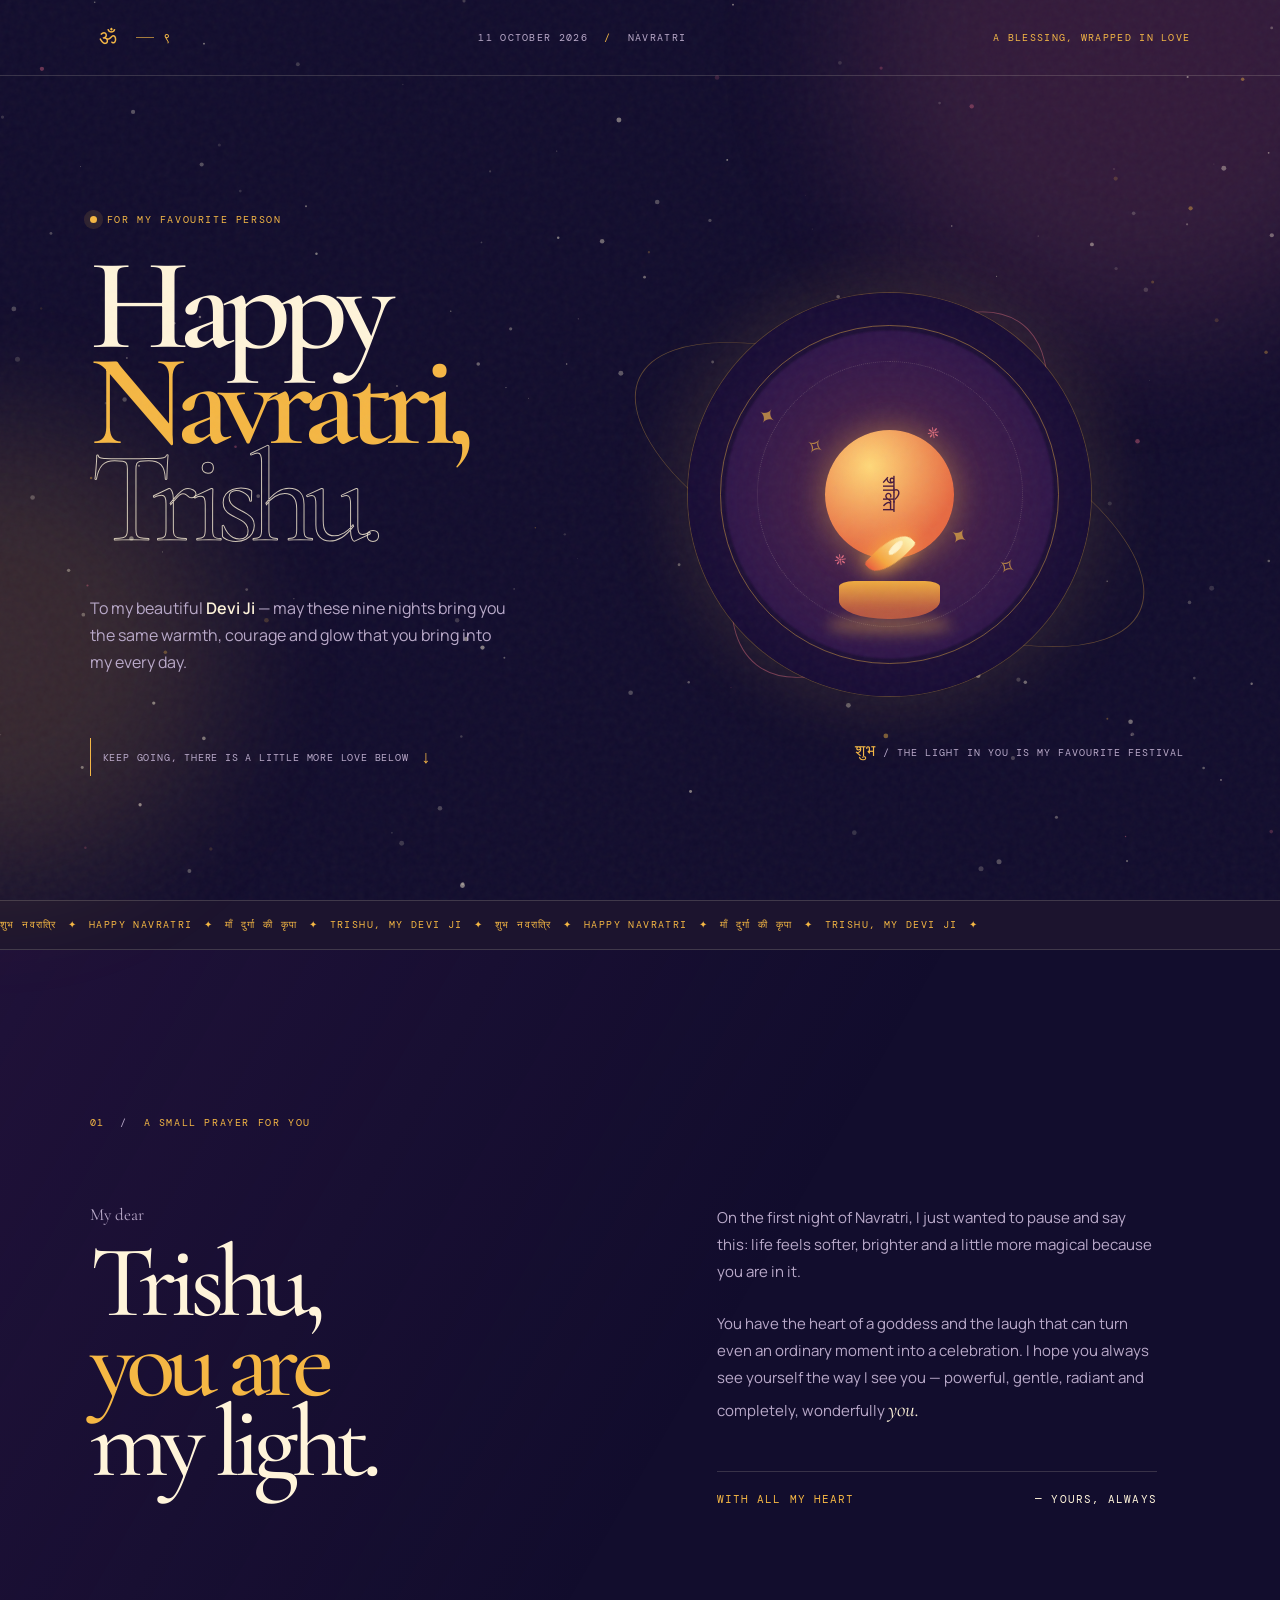
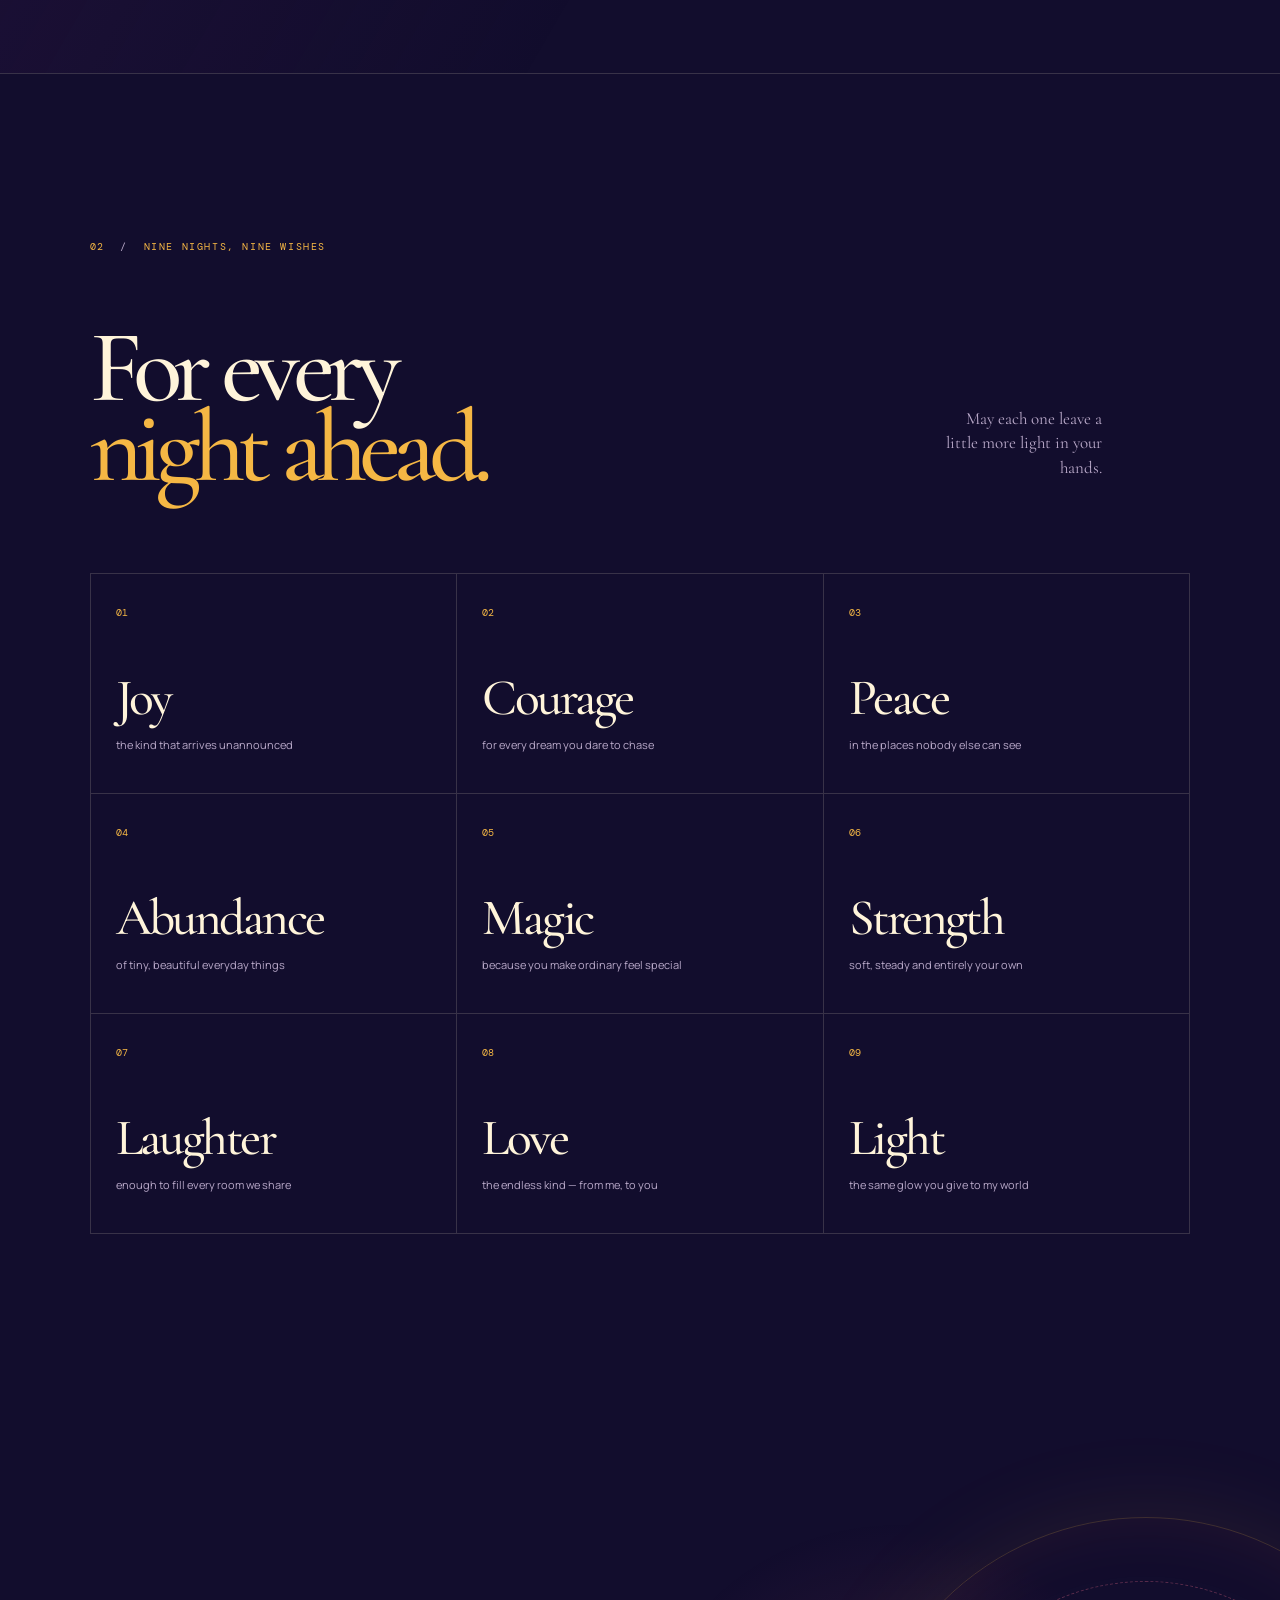
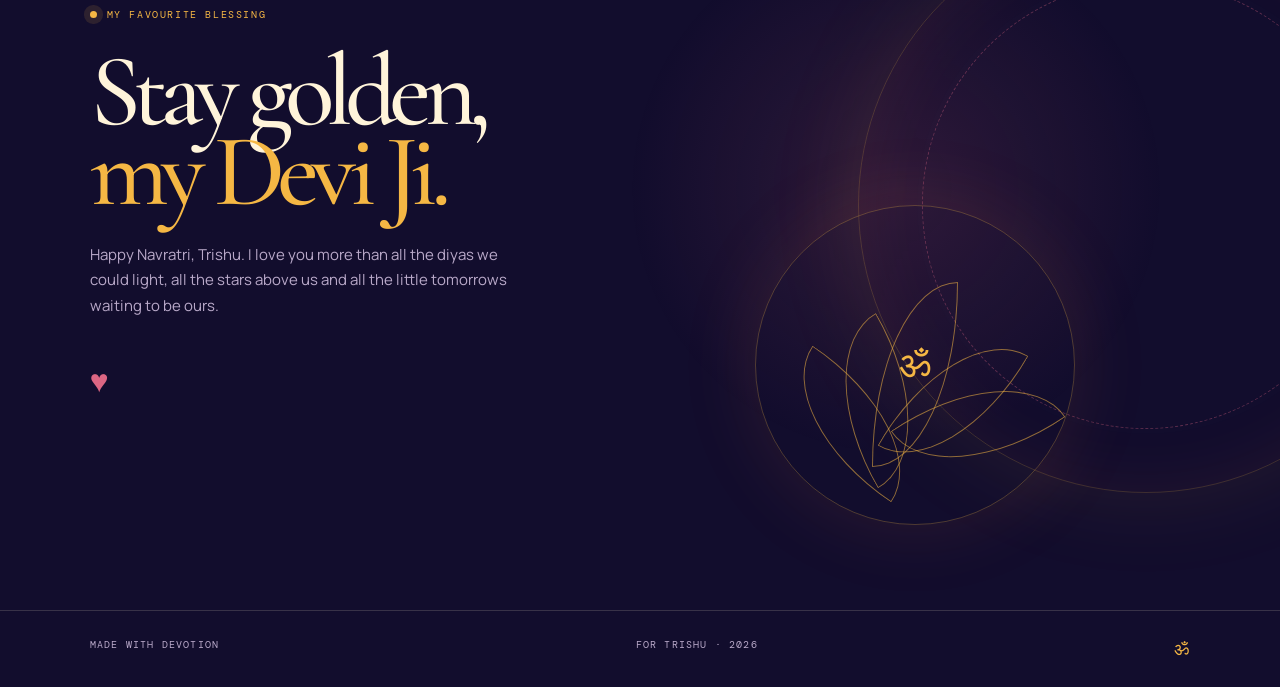
==== others/index.html @ 2709c09c "Add Navratri love page for Trishu" ====
<!doctype html>
<html lang="en">
<head>
  <meta charset="UTF-8" />
  <meta name="viewport" content="width=device-width, initial-scale=1.0" />
  <meta name="theme-color" content="#120d2d" />
  <meta name="description" content="A little Navratri blessing for Trishu — my Devi Ji." />
  <title>For Trishu — Happy Navratri</title>
  <link rel="preconnect" href="https://fonts.googleapis.com">
  <link rel="preconnect" href="https://fonts.gstatic.com" crossorigin>
  <link href="https://fonts.googleapis.com/css2?family=Cormorant+Garamond:wght@400;500;600;700&family=DM+Mono:wght@400;500&family=Manrope:wght@400;500;600;700&display=swap" rel="stylesheet">
  <link rel="stylesheet" href="style.css" />
</head>
<body>
  <canvas id="cosmic-canvas" aria-hidden="true"></canvas>
  <div class="grain" aria-hidden="true"></div>
  <div class="aurora aurora-one" aria-hidden="true"></div>
  <div class="aurora aurora-two" aria-hidden="true"></div>

  <header class="topbar">
    <div class="sigil" aria-label="Nine nights of light"><span>ॐ</span><i></i><strong>९</strong></div>
    <p>11 October 2026 <span>/</span> Navratri</p>
    <p class="top-note">a blessing, wrapped in love</p>
  </header>

  <main>
    <section class="hero" id="top">
      <div class="hero-copy">
        <p class="eyebrow"><span class="dot"></span> for my favourite person</p>
        <h1>Happy<br /><em>Navratri,</em><br /><span>Trishu.</span></h1>
        <p class="lede">To my beautiful <strong>Devi Ji</strong> — may these nine nights bring you the same warmth, courage and glow that you bring into my every day.</p>
        <div class="scroll-prompt"><span class="line"></span><span>keep going, there is a little more love below</span><span class="arrow">↓</span></div>
      </div>

      <div class="mandala-stage" aria-label="A glowing mandala and diya illustration">
        <div class="orbit orbit-a"></div><div class="orbit orbit-b"></div><div class="orbit orbit-c"></div>
        <div class="mandala">
          <div class="petal-ring ring-back">✦　✧　✦　✧　✦　✧</div>
          <div class="petal-ring ring-front">❈　❈　❈　❈　❈</div>
          <div class="sun-disc"><span>शक्ति</span></div>
          <div class="diya"><div class="flame"><i></i></div><div class="bowl"></div><div class="bowl-shadow"></div></div>
        </div>
        <p class="mandala-caption"><span>शुभ</span> / the light in you is my favourite festival</p>
      </div>
    </section>

    <div class="marquee" aria-hidden="true"><div>शुभ नवरात्रि　✦　HAPPY NAVRATRI　✦　माँ दुर्गा की कृपा　✦　TRISHU, MY DEVI JI　✦　</div><div>शुभ नवरात्रि　✦　HAPPY NAVRATRI　✦　माँ दुर्गा की कृपा　✦　TRISHU, MY DEVI JI　✦　</div></div>

    <section class="letter section-space">
      <div class="section-label">01 <span>/</span> a small prayer for you</div>
      <div class="letter-layout">
        <div class="letter-heading"><p>My dear</p><h2>Trishu,<br /><em>you are</em><br />my light.</h2></div>
        <div class="letter-body">
          <p>On the first night of Navratri, I just wanted to pause and say this: life feels softer, brighter and a little more magical because you are in it.</p>
          <p>You have the heart of a goddess and the laugh that can turn even an ordinary moment into a celebration. I hope you always see yourself the way I see you — powerful, gentle, radiant and completely, wonderfully <i>you.</i></p>
          <div class="signoff"><span>with all my heart</span><strong>— yours, always</strong></div>
        </div>
      </div>
    </section>

    <section class="nine-lights section-space">
      <div class="section-label">02 <span>/</span> nine nights, nine wishes</div>
      <div class="wishes-intro"><h2>For every<br /><em>night ahead.</em></h2><p>May each one leave a little more light in your hands.</p></div>
      <div class="wish-grid">
        <article><span>01</span><h3>Joy</h3><p>the kind that arrives unannounced</p></article>
        <article><span>02</span><h3>Courage</h3><p>for every dream you dare to chase</p></article>
        <article><span>03</span><h3>Peace</h3><p>in the places nobody else can see</p></article>
        <article><span>04</span><h3>Abundance</h3><p>of tiny, beautiful everyday things</p></article>
        <article><span>05</span><h3>Magic</h3><p>because you make ordinary feel special</p></article>
        <article><span>06</span><h3>Strength</h3><p>soft, steady and entirely your own</p></article>
        <article><span>07</span><h3>Laughter</h3><p>enough to fill every room we share</p></article>
        <article><span>08</span><h3>Love</h3><p>the endless kind — from me, to you</p></article>
        <article><span>09</span><h3>Light</h3><p>the same glow you give to my world</p></article>
      </div>
    </section>

    <section class="closing section-space">
      <div class="closing-glow"></div>
      <div class="closing-copy"><p class="eyebrow"><span class="dot"></span> my favourite blessing</p><h2>Stay golden,<br /><em>my Devi Ji.</em></h2><p>Happy Navratri, Trishu. I love you more than all the diyas we could light, all the stars above us and all the little tomorrows waiting to be ours.</p><span class="heart">♥</span></div>
      <div class="lotus" aria-hidden="true"><span>ॐ</span><i></i><i></i><i></i><i></i><i></i></div>
    </section>
  </main>

  <footer><span>made with devotion</span><span>for Trishu · 2026</span><span>ॐ</span></footer>
  <script src="script.js"></script>
</body>
</html>
---- others/style.css ----
@import url('https://fonts.googleapis.com/css2?family=Cormorant+Garamond:wght@400;500;600;700&family=DM+Mono:wght@400;500&family=Manrope:wght@400;500;600;700&display=swap');
:root{--night:#120d2d;--deep:#1c1041;--cream:#fff4da;--muted:#b9a9c9;--gold:#f5b744;--saffron:#ef7447;--rose:#dc6683;--line:rgba(255,244,218,.16);--serif:'Cormorant Garamond',Georgia,serif;--sans:'Manrope',sans-serif;--mono:'DM Mono',monospace}*{box-sizing:border-box}html{scroll-behavior:smooth}body{margin:0;overflow-x:hidden;background:var(--night);color:var(--cream);font-family:var(--sans)}a{color:inherit}.grain{position:fixed;inset:0;z-index:8;pointer-events:none;opacity:.045;background-image:url("data:image/svg+xml,%3Csvg viewBox='0 0 180 180' xmlns='http://www.w3.org/2000/svg'%3E%3Cfilter id='n'%3E%3CfeTurbulence type='fractalNoise' baseFrequency='.78' numOctaves='4' stitchTiles='stitch'/%3E%3C/filter%3E%3Crect width='100%25' height='100%25' filter='url(%23n)' opacity='.9'/%3E%3C/svg%3E")}.aurora{position:fixed;border-radius:50%;filter:blur(70px);pointer-events:none;opacity:.16;z-index:0}.aurora-one{width:46vw;height:46vw;top:-20vw;right:-12vw;background:var(--rose)}.aurora-two{width:35vw;height:35vw;bottom:2vw;left:-18vw;background:var(--gold)}#cosmic-canvas{position:fixed;inset:0;width:100%;height:100%;pointer-events:none;z-index:1;opacity:.72}.topbar{height:76px;border-bottom:1px solid var(--line);display:flex;align-items:center;justify-content:space-between;padding:0 clamp(24px,7vw,110px);position:relative;z-index:3;color:var(--muted);font:10px var(--mono);text-transform:uppercase;letter-spacing:.13em}.topbar p{margin:0}.topbar span{color:var(--gold);padding:0 9px}.top-note{color:var(--gold)!important}.sigil{display:flex;align-items:center;gap:9px;color:var(--gold);font:21px var(--serif)}.sigil i{width:18px;height:1px;background:var(--gold);opacity:.65}.sigil strong{font:13px var(--mono);font-weight:400}.hero,.section-space,footer{position:relative;z-index:2}.hero{min-height:calc(100vh - 76px);padding:clamp(70px,9vw,145px) clamp(24px,7vw,110px) clamp(80px,8vw,120px);display:grid;grid-template-columns:1fr 1fr;align-items:center;gap:6vw}.hero-copy{max-width:630px}.eyebrow,.section-label{color:var(--gold);font:10px var(--mono);text-transform:uppercase;letter-spacing:.16em}.eyebrow{display:flex;align-items:center;gap:10px;margin:0 0 31px}.dot{width:7px;height:7px;background:var(--gold);border-radius:50%;box-shadow:0 0 0 6px rgba(245,183,68,.12);animation:blink 2.5s infinite}.hero h1{font:600 clamp(79px,10.2vw,158px)/.74 var(--serif);letter-spacing:-.075em;margin:0 0 48px}.hero h1 em{color:var(--gold);font-style:normal}.hero h1 span{font-weight:400;color:transparent;-webkit-text-stroke:1px rgba(255,244,218,.8)}.lede{color:var(--muted);font-size:clamp(14px,1.25vw,17px);line-height:1.7;max-width:430px;margin:0}.lede strong{color:var(--cream);font-weight:600}.scroll-prompt{display:flex;align-items:center;gap:12px;margin-top:62px;color:var(--muted);font:10px var(--mono);text-transform:uppercase;letter-spacing:.08em}.scroll-prompt .line{height:38px;width:1px;background:var(--gold)}.scroll-prompt .arrow{font-size:18px;color:var(--gold);animation:float 1.8s ease-in-out infinite}.mandala-stage{position:relative;width:min(47vw,630px);aspect-ratio:1;justify-self:end;display:grid;place-items:center}.mandala-stage:after{content:'';position:absolute;width:65%;height:65%;border-radius:50%;background:radial-gradient(circle,rgba(239,116,71,.24),transparent 67%);filter:blur(20px)}.orbit{position:absolute;border:1px solid rgba(245,183,68,.33);border-radius:50%;inset:4%;transform:rotate(25deg) scaleY(.39);animation:spin 24s linear infinite}.orbit-b{inset:14%;transform:rotate(-52deg) scaleY(.5);border-color:rgba(220,102,131,.47);animation-duration:16s;animation-direction:reverse}.orbit-c{inset:22%;transform:rotate(89deg) scaleY(.46);border-style:dashed;opacity:.75;animation-duration:12s}.mandala{position:relative;width:67%;height:67%;border-radius:50%;background:radial-gradient(circle,#3c1c58 0 20%,#2a134a 21% 57%,#180d36 58% 100%);box-shadow:0 0 80px rgba(245,183,68,.16),0 0 0 1px rgba(245,183,68,.25);display:grid;place-items:center;animation:breath 5s ease-in-out infinite}.mandala:before,.mandala:after{content:'';position:absolute;inset:8%;border:1px solid rgba(245,183,68,.43);border-radius:50%}.mandala:after{inset:17%;border-color:rgba(255,244,218,.17);border-style:dotted}.petal-ring{position:absolute;z-index:2;white-space:nowrap;color:var(--gold);font:22px var(--serif);letter-spacing:.38em}.ring-back{transform:rotate(32deg);opacity:.65;animation:spin-reverse 22s linear infinite}.ring-front{transform:rotate(-54deg);font-size:15px;color:var(--rose);animation:spin 18s linear infinite}.sun-disc{width:32%;aspect-ratio:1;border-radius:50%;display:grid;place-items:center;background:radial-gradient(circle at 35% 28%,#ffd979,#e76a42 70%);box-shadow:0 0 32px rgba(245,183,68,.45);z-index:3}.sun-disc span{font:19px var(--serif);color:#45173d;writing-mode:vertical-rl}.diya{position:absolute;bottom:19%;z-index:4;width:25%;height:22%}.flame{position:absolute;left:50%;bottom:45%;width:23%;height:58%;background:linear-gradient(#fff6b5,#f5a73f 70%,#e95c3f);border-radius:70% 10% 70% 10%;transform:translateX(-50%) rotate(45deg);filter:drop-shadow(0 0 10px #ffb342);animation:flicker .85s ease-in-out infinite alternate}.flame i{display:block;width:32%;height:38%;margin:34% auto;background:#fff3c8;border-radius:50%}.bowl{position:absolute;bottom:0;left:0;width:100%;height:43%;background:linear-gradient(#efab40,#a63d42);border-radius:15% 15% 48% 48%}.bowl-shadow{position:absolute;bottom:-16%;left:-12%;width:124%;height:20%;border-radius:50%;background:rgba(245,183,68,.37);filter:blur(7px)}.mandala-caption{position:absolute;bottom:4%;right:1%;color:var(--muted);font:10px var(--mono);text-transform:uppercase;letter-spacing:.1em}.mandala-caption span{color:var(--gold);font:16px var(--serif);text-transform:none}.marquee{position:relative;z-index:2;display:flex;overflow:hidden;border-top:1px solid var(--line);border-bottom:1px solid var(--line);color:var(--gold);background:rgba(245,183,68,.045);font:10px var(--mono);letter-spacing:.14em;white-space:nowrap}.marquee div{padding:17px 0;animation:marquee 26s linear infinite;flex:none}.section-space{padding:clamp(110px,13vw,210px) clamp(24px,7vw,110px)}.section-label{margin-bottom:75px}.section-label span{color:var(--muted);padding:0 8px}.letter{background:linear-gradient(120deg,rgba(63,28,84,.3),transparent 56%)}.letter-layout{display:grid;grid-template-columns:1fr 1fr;gap:12vw}.letter-heading p,.wishes-intro p{color:var(--muted);font:17px var(--serif);margin:0 0 18px}.letter h2,.wishes-intro h2,.closing h2{font:500 clamp(67px,8vw,126px)/.78 var(--serif);letter-spacing:-.075em;margin:0}.letter h2 em,.wishes-intro h2 em,.closing h2 em{font-style:normal;color:var(--gold)}.letter-body{align-self:end;max-width:440px;color:var(--muted);font-size:15px;line-height:1.8}.letter-body p{margin:0 0 25px}.letter-body i{font-family:var(--serif);font-size:21px;color:var(--cream)}.signoff{border-top:1px solid var(--line);padding-top:20px;margin-top:42px;color:var(--gold);font:11px var(--mono);text-transform:uppercase;letter-spacing:.1em;display:flex;justify-content:space-between;gap:16px}.signoff strong{font-weight:400;color:var(--cream)}.nine-lights{border-top:1px solid var(--line)}.wishes-intro{display:flex;align-items:end;justify-content:space-between;margin-bottom:85px}.wishes-intro p{margin:0 8% 7px 0;max-width:170px;text-align:right;line-height:1.45}.wish-grid{display:grid;grid-template-columns:repeat(3,1fr);border-top:1px solid var(--line);border-left:1px solid var(--line)}.wish-grid article{min-height:220px;padding:25px;border-right:1px solid var(--line);border-bottom:1px solid var(--line);position:relative;transition:background .4s,transform .4s}.wish-grid article:hover{background:rgba(245,183,68,.07);transform:translateY(-4px)}.wish-grid article span{font:10px var(--mono);color:var(--gold)}.wish-grid h3{font:500 clamp(34px,4vw,58px) var(--serif);letter-spacing:-.05em;margin:46px 0 8px}.wish-grid p{font-size:11px;color:var(--muted);margin:0;line-height:1.4}.closing{min-height:90vh;display:grid;grid-template-columns:1fr 1fr;align-items:center;overflow:hidden;background:radial-gradient(circle at 70% 48%,rgba(220,102,131,.14),transparent 27%)}.closing-glow{position:absolute;width:45vw;height:45vw;border:1px solid rgba(245,183,68,.2);border-radius:50%;right:-12vw;top:50%;transform:translateY(-50%);box-shadow:0 0 100px rgba(245,183,68,.09),inset 0 0 70px rgba(239,116,71,.08)}.closing-glow:after{content:'';position:absolute;inset:11%;border:1px dashed rgba(220,102,131,.35);border-radius:50%;animation:spin 18s linear infinite}.closing-copy{position:relative;z-index:2;max-width:590px}.closing h2{margin:25px 0 30px}.closing-copy>p:not(.eyebrow){color:var(--muted);font-size:15px;line-height:1.7;max-width:440px}.heart{display:block;margin-top:40px;color:var(--rose);font-size:32px;animation:heart 1.6s infinite}.lotus{position:absolute;z-index:2;width:25vw;min-width:230px;aspect-ratio:1;right:16%;top:50%;transform:translateY(-50%);border:1px solid rgba(245,183,68,.27);border-radius:50%;display:grid;place-items:center;color:var(--gold);font:38px var(--serif);box-shadow:0 0 80px rgba(239,116,71,.12)}.lotus i{position:absolute;bottom:18%;width:27%;height:48%;border:1px solid rgba(245,183,68,.55);border-radius:100% 0 100% 0;transform-origin:bottom center;transform:rotate(-56deg)}.lotus i:nth-of-type(2){transform:rotate(-30deg)}.lotus i:nth-of-type(3){transform:rotate(0deg);height:58%}.lotus i:nth-of-type(4){transform:rotate(30deg)}.lotus i:nth-of-type(5){transform:rotate(56deg)}footer{padding:27px clamp(24px,7vw,110px);border-top:1px solid var(--line);display:flex;justify-content:space-between;color:var(--muted);font:10px var(--mono);text-transform:uppercase;letter-spacing:.12em}footer span:last-child{color:var(--gold);font:18px var(--serif)}@keyframes blink{50%{opacity:.4;box-shadow:0 0 0 10px transparent}}@keyframes float{50%{transform:translateY(7px)}}@keyframes spin{to{transform:rotate(385deg) scaleY(.39)}}@keyframes spin-reverse{to{transform:rotate(-414deg)}}@keyframes breath{50%{transform:scale(1.025)}}@keyframes flicker{to{transform:translateX(-50%) rotate(48deg) scale(.92)}}@keyframes marquee{to{transform:translateX(-100%)}}@keyframes heart{50%{transform:scale(1.16)}}
@media(max-width:850px){.top-note{display:none}.hero{grid-template-columns:1fr;gap:60px}.mandala-stage{width:min(88vw,620px);justify-self:center}.letter-layout{gap:60px}.wish-grid{grid-template-columns:repeat(2,1fr)}.closing{grid-template-columns:1fr;min-height:800px}.lotus{right:-4%;top:65%;opacity:.68}.closing-copy{align-self:start}.closing-glow{right:-30vw;top:65%}}
@media(max-width:560px){.topbar{height:65px;font-size:8px}.hero{padding-top:70px}.hero h1{font-size:75px;margin-bottom:35px}.mandala-stage{width:100%;margin-top:15px}.mandala-caption{font-size:8px;right:0}.scroll-prompt{margin-top:42px;font-size:8px}.section-space{padding-top:105px;padding-bottom:105px}.section-label{margin-bottom:55px}.letter-layout{grid-template-columns:1fr;gap:65px}.letter h2,.wishes-intro h2,.closing h2{font-size:73px}.letter-body{font-size:14px}.wishes-intro{display:block;margin-bottom:55px}.wishes-intro p{margin:25px 0 0;text-align:left}.wish-grid{grid-template-columns:1fr}.wish-grid article{min-height:180px}.wish-grid h3{margin-top:35px}.closing{min-height:740px}.lotus{min-width:200px;right:-15%;top:65%}footer{font-size:8px;gap:12px;line-height:1.4}footer span:first-child{display:none}}
@media(prefers-reduced-motion:reduce){*,*:before,*:after{animation-duration:.01ms!important;animation-iteration-count:1!important;scroll-behavior:auto!important}.marquee div{animation:none}.orbit,.ring-back,.ring-front{animation:none}}
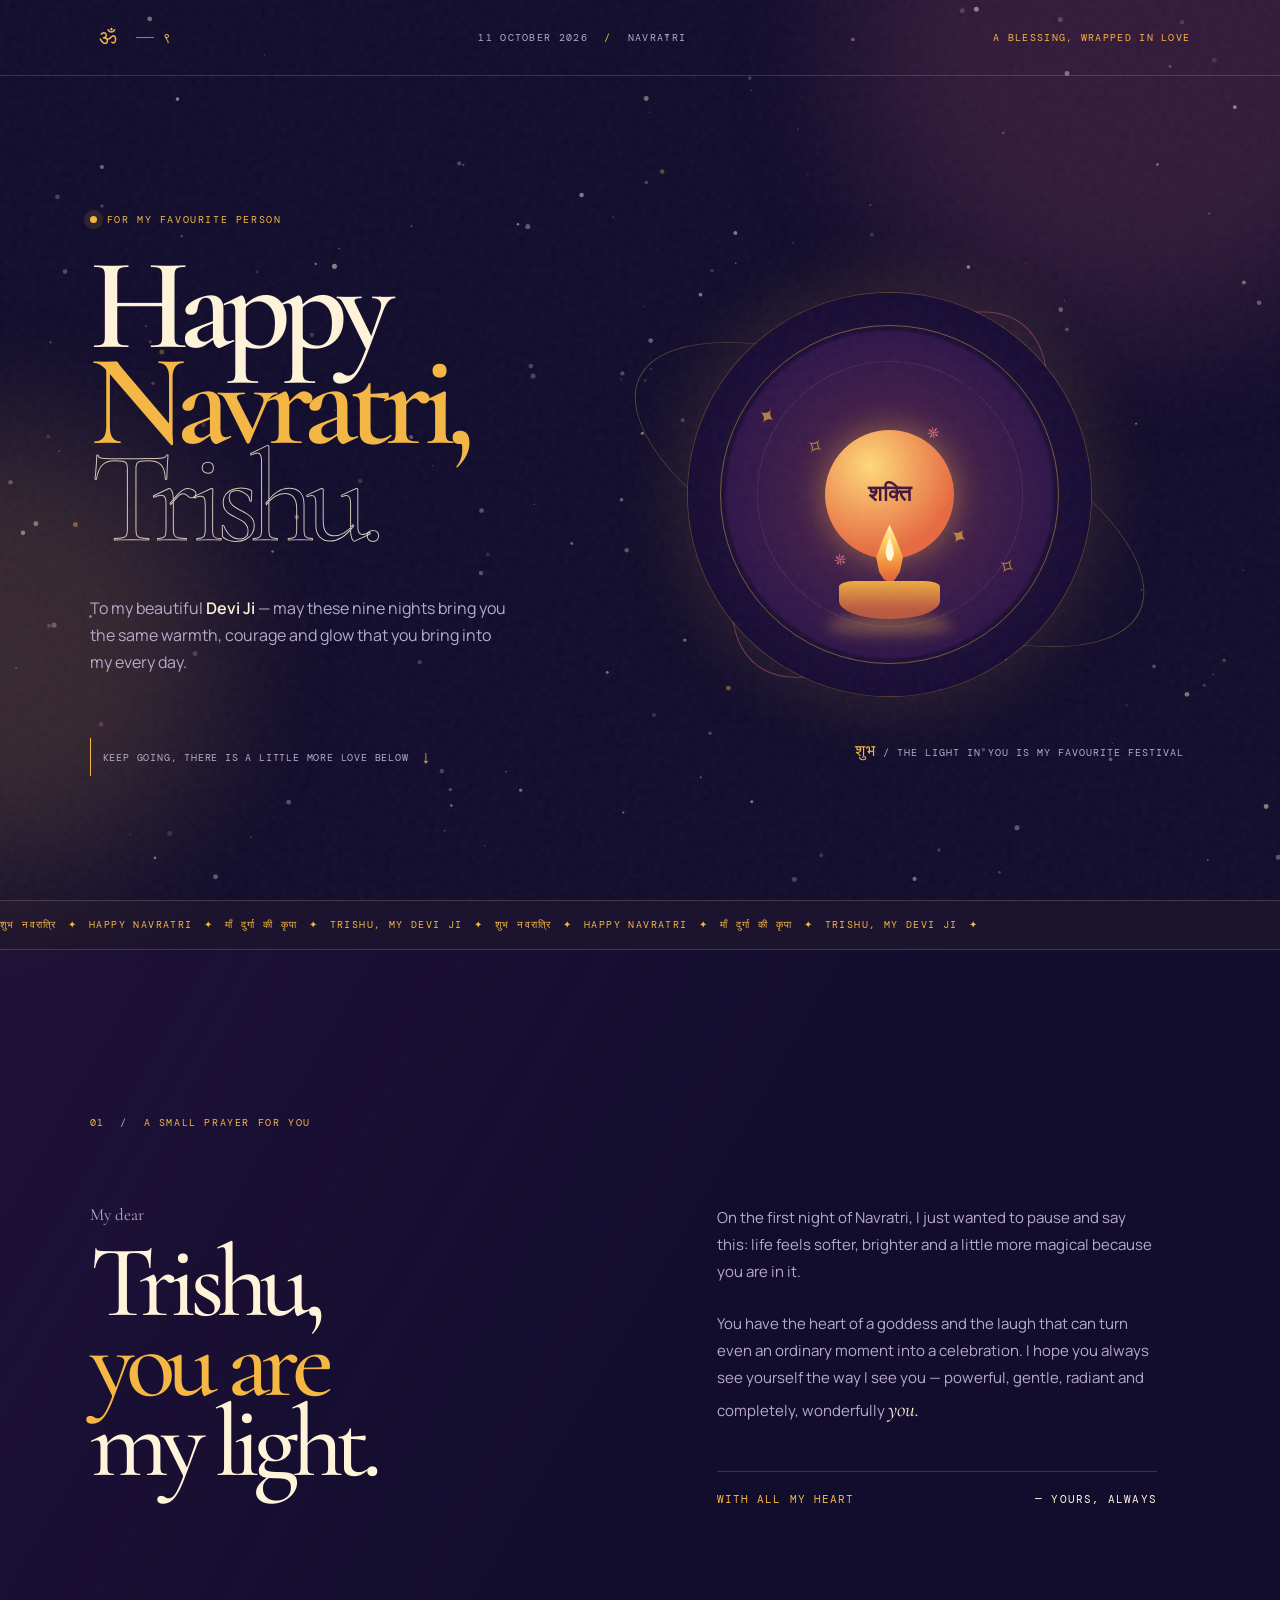
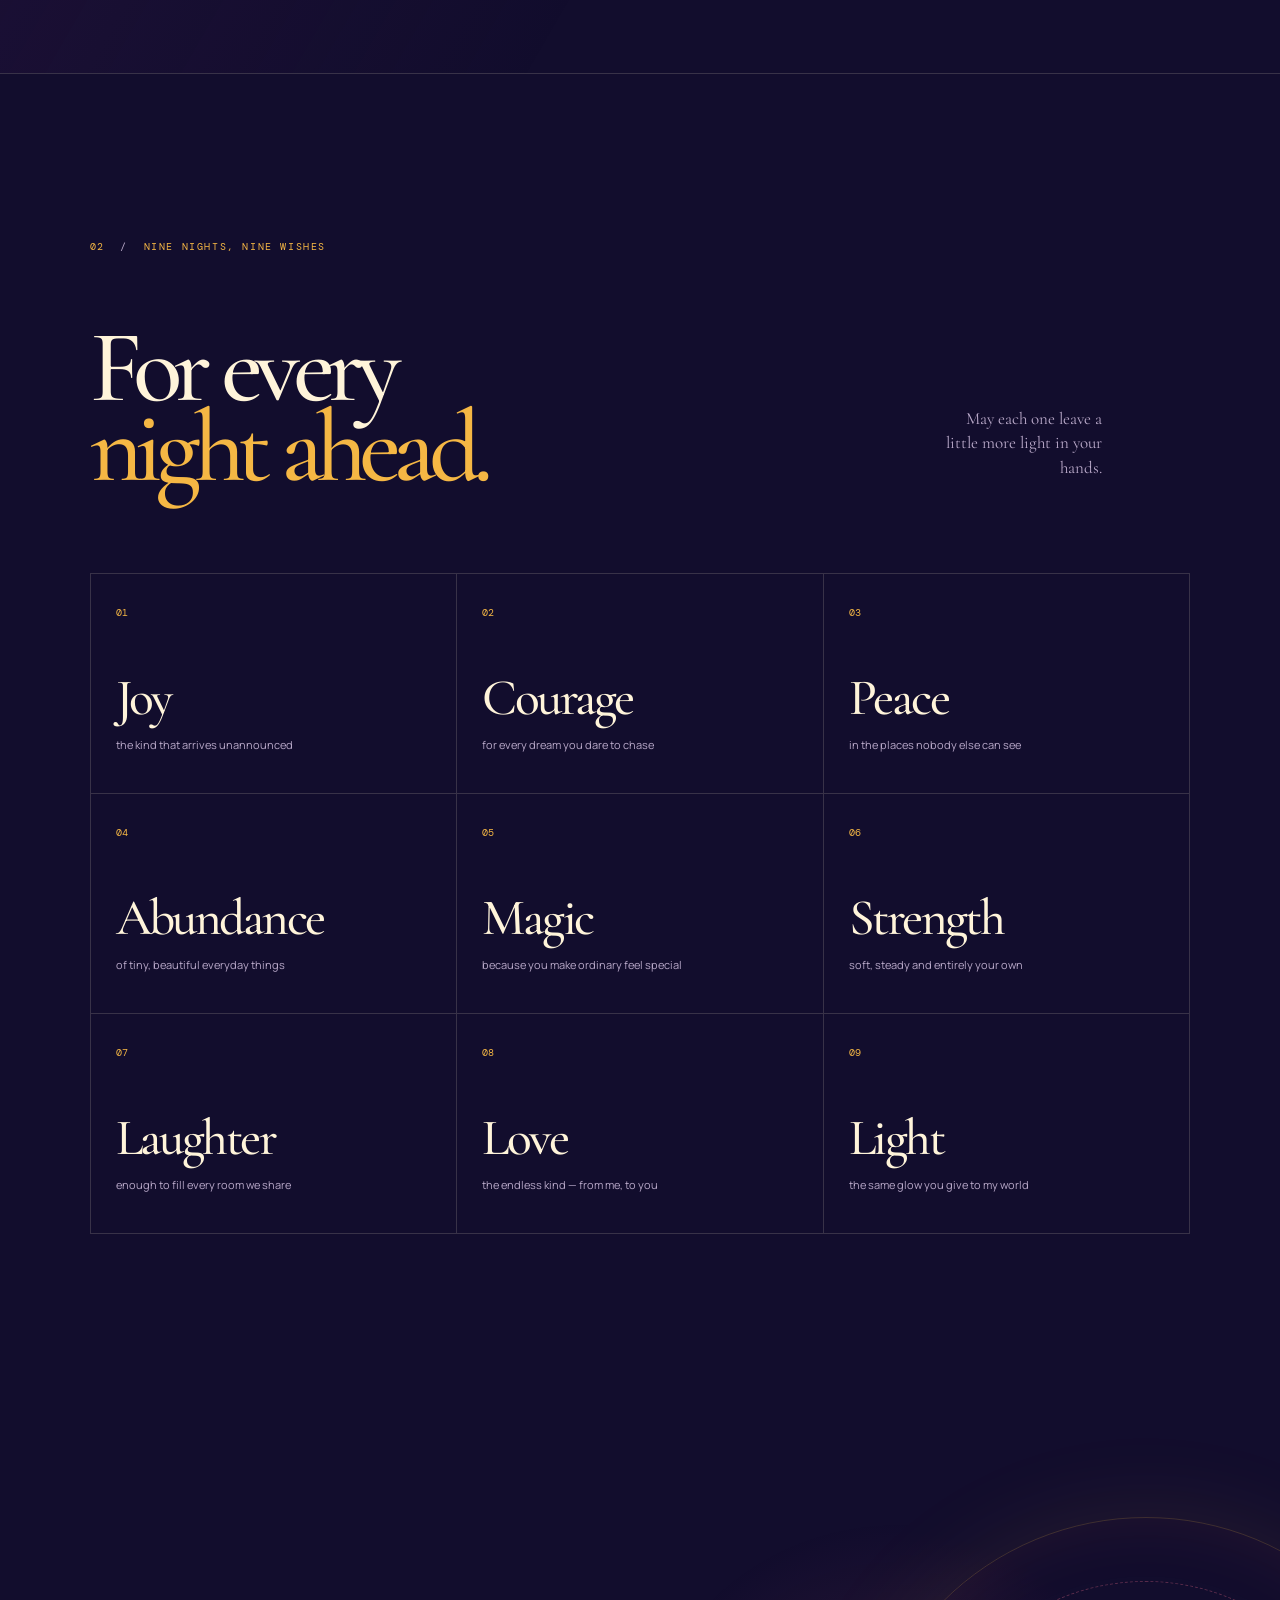
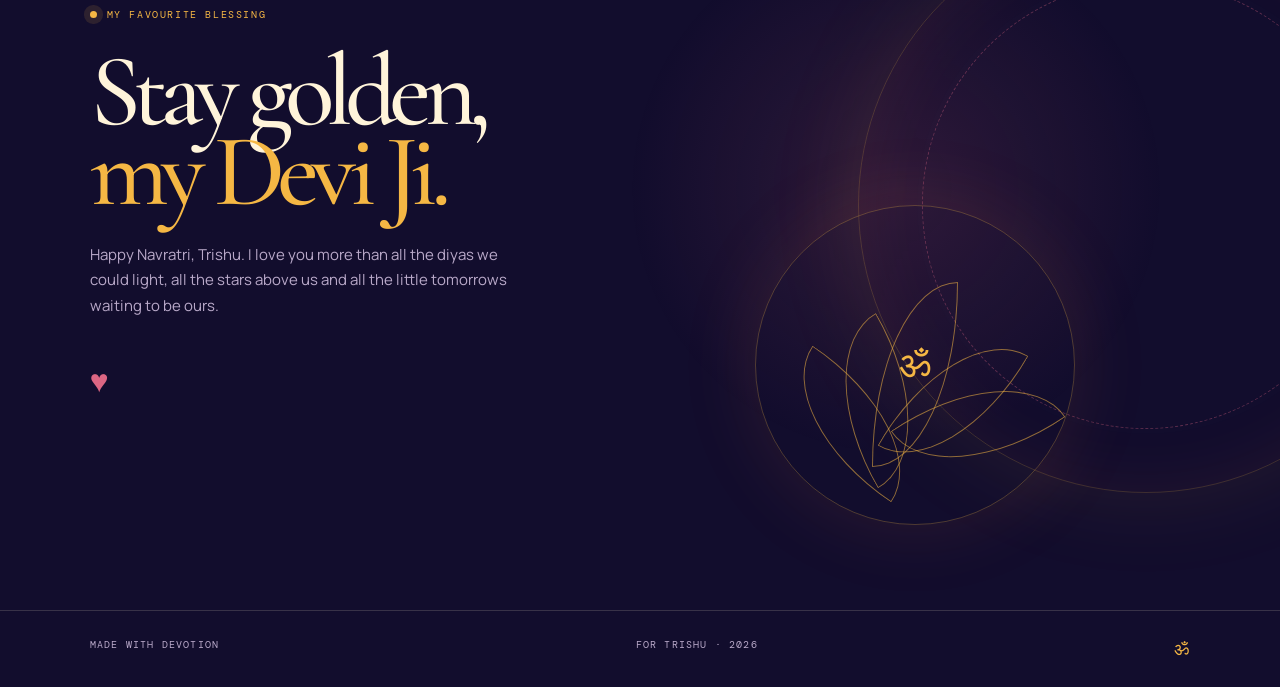
==== commit 57bacee7: "Revise index.html for Navratri celebration Updated index.html with new content and styles for Navrat" ====
--- a/others/index.html
+++ b/others/index.html
@@ -1,87 +1,162 @@
-<!doctype html>
-<html lang="en">
-<head>
-  <meta charset="UTF-8" />
-  <meta name="viewport" content="width=device-width, initial-scale=1.0" />
-  <meta name="theme-color" content="#120d2d" />
-  <meta name="description" content="A little Navratri blessing for Trishu — my Devi Ji." />
-  <title>For Trishu — Happy Navratri</title>
-  <link rel="preconnect" href="https://fonts.googleapis.com">
-  <link rel="preconnect" href="https://fonts.gstatic.com" crossorigin>
-  <link href="https://fonts.googleapis.com/css2?family=Cormorant+Garamond:wght@400;500;600;700&family=DM+Mono:wght@400;500&family=Manrope:wght@400;500;600;700&display=swap" rel="stylesheet">
-  <link rel="stylesheet" href="style.css" />
-</head>
-<body>
-  <canvas id="cosmic-canvas" aria-hidden="true"></canvas>
-  <div class="grain" aria-hidden="true"></div>
-  <div class="aurora aurora-one" aria-hidden="true"></div>
-  <div class="aurora aurora-two" aria-hidden="true"></div>
-
-  <header class="topbar">
-    <div class="sigil" aria-label="Nine nights of light"><span>ॐ</span><i></i><strong>९</strong></div>
-    <p>11 October 2026 <span>/</span> Navratri</p>
-    <p class="top-note">a blessing, wrapped in love</p>
-  </header>
-
-  <main>
-    <section class="hero" id="top">
-      <div class="hero-copy">
-        <p class="eyebrow"><span class="dot"></span> for my favourite person</p>
-        <h1>Happy<br /><em>Navratri,</em><br /><span>Trishu.</span></h1>
-        <p class="lede">To my beautiful <strong>Devi Ji</strong> — may these nine nights bring you the same warmth, courage and glow that you bring into my every day.</p>
-        <div class="scroll-prompt"><span class="line"></span><span>keep going, there is a little more love below</span><span class="arrow">↓</span></div>
-      </div>
-
-      <div class="mandala-stage" aria-label="A glowing mandala and diya illustration">
-        <div class="orbit orbit-a"></div><div class="orbit orbit-b"></div><div class="orbit orbit-c"></div>
-        <div class="mandala">
-          <div class="petal-ring ring-back">✦　✧　✦　✧　✦　✧</div>
-          <div class="petal-ring ring-front">❈　❈　❈　❈　❈</div>
-          <div class="sun-disc"><span>शक्ति</span></div>
-          <div class="diya"><div class="flame"><i></i></div><div class="bowl"></div><div class="bowl-shadow"></div></div>
-        </div>
-        <p class="mandala-caption"><span>शुभ</span> / the light in you is my favourite festival</p>
-      </div>
-    </section>
-
-    <div class="marquee" aria-hidden="true"><div>शुभ नवरात्रि　✦　HAPPY NAVRATRI　✦　माँ दुर्गा की कृपा　✦　TRISHU, MY DEVI JI　✦　</div><div>शुभ नवरात्रि　✦　HAPPY NAVRATRI　✦　माँ दुर्गा की कृपा　✦　TRISHU, MY DEVI JI　✦　</div></div>
-
-    <section class="letter section-space">
-      <div class="section-label">01 <span>/</span> a small prayer for you</div>
-      <div class="letter-layout">
-        <div class="letter-heading"><p>My dear</p><h2>Trishu,<br /><em>you are</em><br />my light.</h2></div>
-        <div class="letter-body">
-          <p>On the first night of Navratri, I just wanted to pause and say this: life feels softer, brighter and a little more magical because you are in it.</p>
-          <p>You have the heart of a goddess and the laugh that can turn even an ordinary moment into a celebration. I hope you always see yourself the way I see you — powerful, gentle, radiant and completely, wonderfully <i>you.</i></p>
-          <div class="signoff"><span>with all my heart</span><strong>— yours, always</strong></div>
-        </div>
-      </div>
-    </section>
-
-    <section class="nine-lights section-space">
-      <div class="section-label">02 <span>/</span> nine nights, nine wishes</div>
-      <div class="wishes-intro"><h2>For every<br /><em>night ahead.</em></h2><p>May each one leave a little more light in your hands.</p></div>
-      <div class="wish-grid">
-        <article><span>01</span><h3>Joy</h3><p>the kind that arrives unannounced</p></article>
-        <article><span>02</span><h3>Courage</h3><p>for every dream you dare to chase</p></article>
-        <article><span>03</span><h3>Peace</h3><p>in the places nobody else can see</p></article>
-        <article><span>04</span><h3>Abundance</h3><p>of tiny, beautiful everyday things</p></article>
-        <article><span>05</span><h3>Magic</h3><p>because you make ordinary feel special</p></article>
-        <article><span>06</span><h3>Strength</h3><p>soft, steady and entirely your own</p></article>
-        <article><span>07</span><h3>Laughter</h3><p>enough to fill every room we share</p></article>
-        <article><span>08</span><h3>Love</h3><p>the endless kind — from me, to you</p></article>
-        <article><span>09</span><h3>Light</h3><p>the same glow you give to my world</p></article>
-      </div>
-    </section>
-
-    <section class="closing section-space">
-      <div class="closing-glow"></div>
-      <div class="closing-copy"><p class="eyebrow"><span class="dot"></span> my favourite blessing</p><h2>Stay golden,<br /><em>my Devi Ji.</em></h2><p>Happy Navratri, Trishu. I love you more than all the diyas we could light, all the stars above us and all the little tomorrows waiting to be ours.</p><span class="heart">♥</span></div>
-      <div class="lotus" aria-hidden="true"><span>ॐ</span><i></i><i></i><i></i><i></i><i></i></div>
-    </section>
-  </main>
-
-  <footer><span>made with devotion</span><span>for Trishu · 2026</span><span>ॐ</span></footer>
-  <script src="script.js"></script>
-</body>
+<!doctype html>  
+<html lang="en">  
+<head>  
+  <meta charset="UTF-8" />  
+  <meta name="viewport" content="width=device-width, initial-scale=1.0" />  
+  <meta name="theme-color" content="#120d2d" />  
+  <meta name="description" content="A little Navratri blessing for Trishu — my Devi Ji." />  
+  <title>For Trishu — Happy Navratri</title>  
+  <link rel="preconnect" href="https://fonts.googleapis.com">  
+  <link rel="preconnect" href="https://fonts.gstatic.com" crossorigin>  
+  <link href="https://fonts.googleapis.com/css2?family=Cormorant+Garamond:wght@400;500;600;700&family=DM+Mono:wght@400;500&family=Manrope:wght@400;500;600;700&display=swap" rel="stylesheet">  
+  <link rel="stylesheet" href="style.css" />  
+</head>  
+<body>  
+  <canvas id="cosmic-canvas" aria-hidden="true"></canvas>  
+  <div class="grain" aria-hidden="true"></div>  
+  <div class="aurora aurora-one" aria-hidden="true"></div>  
+  <div class="aurora aurora-two" aria-hidden="true"></div>  
+  
+  <header class="topbar">  
+    <div class="sigil" aria-label="Nine nights of light"><span>ॐ</span><i></i><strong>९</strong></div>  
+    <p>11 October 2026 <span>/</span> Navratri</p>  
+    <p class="top-note">a blessing, wrapped in love</p>  
+  </header>  
+  
+  <main>  
+    <section class="hero" id="top">  
+      <div class="hero-copy">  
+        <p class="eyebrow"><span class="dot"></span> for my favourite person</p>  
+        <h1>Happy<br /><em>Navratri,</em><br /><span>Trishu.</span></h1>  
+        <p class="lede">To my beautiful <strong>Devi Ji</strong> — may these nine nights bring you the same warmth, courage and glow that you bring into my every day.</p>  
+        <div class="scroll-prompt"><span class="line"></span><span>keep going, there is a little more love below</span><span class="arrow">↓</span></div>  
+      </div>  
+  
+      <div class="mandala-stage" aria-label="A glowing mandala and diya illustration">  
+        <div class="orbit orbit-a"></div><div class="orbit orbit-b"></div><div class="orbit orbit-c"></div>  
+        <div class="mandala">  
+          <div class="petal-ring ring-back">✦　✧　✦　✧　✦　✧</div>  
+          <div class="petal-ring ring-front">❈　❈　❈　❈　❈</div>  
+          <div class="sun-disc"><span>शक्ति</span></div>  
+          <div class="diya"><div class="flame"><i></i></div><div class="bowl"></div><div class="bowl-shadow"></div></div>  
+        </div>  
+        <p class="mandala-caption"><span>शुभ</span> / the light in you is my favourite festival</p>  
+      </div>  
+    </section>  
+  
+    <div class="marquee" aria-hidden="true"><div>शुभ नवरात्रि　✦　HAPPY NAVRATRI　✦　माँ दुर्गा की कृपा　✦　TRISHU, MY DEVI JI　✦　</div><div>शुभ नवरात्रि　✦　HAPPY NAVRATRI　✦　माँ दुर्गा की कृपा　✦　TRISHU, MY DEVI JI　✦　</div></div>  
+  
+    <section class="letter section-space">  
+      <div class="section-label">01 <span>/</span> a small prayer for you</div>  
+      <div class="letter-layout">  
+        <div class="letter-heading"><p>My dear</p><h2>Trishu,<br /><em>you are</em><br />my light.</h2></div>  
+        <div class="letter-body">  
+          <p>On the first night of Navratri, I just wanted to pause and say this: life feels softer, brighter and a little more magical because you are in it.</p>  
+          <p>You have the heart of a goddess and the laugh that can turn even an ordinary moment into a celebration. I hope you always see yourself the way I see you — powerful, gentle, radiant and completely, wonderfully <i>you.</i></p>  
+          <div class="signoff"><span>with all my heart</span><strong>— yours, always</strong></div>  
+        </div>  
+      </div>  
+    </section>  
+  
+    <section class="nine-lights section-space">  
+      <div class="section-label">02 <span>/</span> nine nights, nine wishes</div>  
+      <div class="wishes-intro"><h2>For every<br /><em>night ahead.</em></h2><p>May each one leave a little more light in your hands.</p></div>  
+      <div class="wish-grid">  
+        <article><span>01</span><h3>Joy</h3><p>the kind that arrives unannounced</p></article>  
+        <article><span>02</span><h3>Courage</h3><p>for every dream you dare to chase</p></article>  
+        <article><span>03</span><h3>Peace</h3><p>in the places nobody else can see</p></article>  
+        <article><span>04</span><h3>Abundance</h3><p>of tiny, beautiful everyday things</p></article>  
+        <article><span>05</span><h3>Magic</h3><p>because you make ordinary feel special</p></article>  
+        <article><span>06</span><h3>Strength</h3><p>soft, steady and entirely your own</p></article>  
+        <article><span>07</span><h3>Laughter</h3><p>enough to fill every room we share</p></article>  
+        <article><span>08</span><h3>Love</h3><p>the endless kind — from me, to you</p></article>  
+        <article><span>09</span><h3>Light</h3><p>the same glow you give to my world</p></article>  
+      </div>  
+    </section>  
+  
+    <section class="closing section-space">  
+      <div class="closing-glow"></div>  
+      <div class="closing-copy"><p class="eyebrow"><span class="dot"></span> my favourite blessing</p><h2>Stay golden,<br /><em>my Devi Ji.</em></h2><p>Happy Navratri, Trishu. I love you more than all the diyas we could light, all the stars above us and all the little tomorrows waiting to be ours.</p><span class="heart">♥</span></div>  
+      <div class="lotus" aria-hidden="true"><span>ॐ</span><i></i><i></i><i></i><i></i><i></i></div>  
+    </section>  
+  </main>  
+  
+  <footer><span>made with devotion</span><span>for Trishu · 2026</span><span>ॐ</span></footer>  
+  <script src="script.js"></script>  
+</body>  
 </html>
+<style>
+@import url('https://fonts.googleapis.com/css2?family=Cormorant+Garamond:wght@400;500;600;700&family=DM+Mono:wght@400;500&family=Manrope:wght@400;500;600;700&display=swap');  
+:root{--night:#120d2d;--deep:#1c1041;--cream:#fff4da;--muted:#b9a9c9;--gold:#f5b744;--saffron:#ef7447;--rose:#dc6683;--line:rgba(255,244,218,.16);--serif:'Cormorant Garamond',Georgia,serif;--sans:'Manrope',sans-serif;--mono:'DM Mono',monospace}*{box-sizing:border-box}html{scroll-behavior:smooth}body{margin:0;overflow-x:hidden;background:var(--night);color:var(--cream);font-family:var(--sans)}a{color:inherit}.grain{position:fixed;inset:0;z-index:8;pointer-events:none;opacity:.045;background-image:url("data:image/svg+xml,%3Csvg viewBox='0 0 180 180' xmlns='http://www.w3.org/2000/svg'%3E%3Cfilter id='n'%3E%3CfeTurbulence type='fractalNoise' baseFrequency='.78' numOctaves='4' stitchTiles='stitch'/%3E%3C/filter%3E%3Crect width='100%25' height='100%25' filter='url(%23n)' opacity='.9'/%3E%3C/svg%3E")}.aurora{position:fixed;border-radius:50%;filter:blur(70px);pointer-events:none;opacity:.16;z-index:0}.aurora-one{width:46vw;height:46vw;top:-20vw;right:-12vw;background:var(--rose)}.aurora-two{width:35vw;height:35vw;bottom:2vw;left:-18vw;background:var(--gold)}#cosmic-canvas{position:fixed;inset:0;width:100%;height:100%;pointer-events:none;z-index:1;opacity:.72}.topbar{height:76px;border-bottom:1px solid var(--line);display:flex;align-items:center;justify-content:space-between;padding:0 clamp(24px,7vw,110px);position:relative;z-index:3;color:var(--muted);font:10px var(--mono);text-transform:uppercase;letter-spacing:.13em}.topbar p{margin:0}.topbar span{color:var(--gold);padding:0 9px}.top-note{color:var(--gold)!important}.sigil{display:flex;align-items:center;gap:9px;color:var(--gold);font:21px var(--serif)}.sigil i{width:18px;height:1px;background:var(--gold);opacity:.65}.sigil strong{font:13px var(--mono);font-weight:400}.hero,.section-space,footer{position:relative;z-index:2}.hero{min-height:calc(100vh - 76px);padding:clamp(70px,9vw,145px) clamp(24px,7vw,110px) clamp(80px,8vw,120px);display:grid;grid-template-columns:1fr 1fr;align-items:center;gap:6vw}.hero-copy{max-width:630px}.eyebrow,.section-label{color:var(--gold);font:10px var(--mono);text-transform:uppercase;letter-spacing:.16em}.eyebrow{display:flex;align-items:center;gap:10px;margin:0 0 31px}.dot{width:7px;height:7px;background:var(--gold);border-radius:50%;box-shadow:0 0 0 6px rgba(245,183,68,.12);animation:blink 2.5s infinite}.hero h1{font:600 clamp(79px,10.2vw,158px)/.74 var(--serif);letter-spacing:-.075em;margin:0 0 48px}.hero h1 em{color:var(--gold);font-style:normal}.hero h1 span{font-weight:400;color:transparent;-webkit-text-stroke:1px rgba(255,244,218,.8)}.lede{color:var(--muted);font-size:clamp(14px,1.25vw,17px);line-height:1.7;max-width:430px;margin:0}.lede strong{color:var(--cream);font-weight:600}.scroll-prompt{display:flex;align-items:center;gap:12px;margin-top:62px;color:var(--muted);font:10px var(--mono);text-transform:uppercase;letter-spacing:.08em}.scroll-prompt .line{height:38px;width:1px;background:var(--gold)}.scroll-prompt .arrow{font-size:18px;color:var(--gold);animation:float 1.8s ease-in-out infinite}.mandala-stage{position:relative;width:min(47vw,630px);aspect-ratio:1;justify-self:end;display:grid;place-items:center}.mandala-stage:after{content:'';position:absolute;width:65%;height:65%;border-radius:50%;background:radial-gradient(circle,rgba(239,116,71,.24),transparent 67%);filter:blur(20px)}.orbit{position:absolute;border:1px solid rgba(245,183,68,.33);border-radius:50%;inset:4%;transform:rotate(25deg) scaleY(.39);animation:spin 24s linear infinite}.orbit-b{inset:14%;transform:rotate(-52deg) scaleY(.5);border-color:rgba(220,102,131,.47);animation-duration:16s;animation-direction:reverse}.orbit-c{inset:22%;transform:rotate(89deg) scaleY(.46);border-style:dashed;opacity:.75;animation-duration:12s}.mandala{position:relative;width:67%;height:67%;border-radius:50%;background:radial-gradient(circle,#3c1c58 0 20%,#2a134a 21% 57%,#180d36 58% 100%);box-shadow:0 0 80px rgba(245,183,68,.16),0 0 0 1px rgba(245,183,68,.25);display:grid;place-items:center;animation:breath 5s ease-in-out infinite}.mandala:before,.mandala:after{content:'';position:absolute;inset:8%;border:1px solid rgba(245,183,68,.43);border-radius:50%}.mandala:after{inset:17%;border-color:rgba(255,244,218,.17);border-style:dotted}.petal-ring{position:absolute;z-index:2;white-space:nowrap;color:var(--gold);font:22px var(--serif);letter-spacing:.38em}.ring-back{transform:rotate(32deg);opacity:.65;animation:spin-reverse 22s linear infinite}.ring-front{transform:rotate(-54deg);font-size:15px;color:var(--rose);animation:spin 18s linear infinite}.sun-disc{width:32%;aspect-ratio:1;border-radius:50%;display:grid;place-items:center;background:radial-gradient(circle at 35% 28%,#ffd979,#e76a42 70%);box-shadow:0 0 32px rgba(245,183,68,.45);z-index:3}.sun-disc span{font:600 22px var(--serif);color:#45173d;writing-mode:horizontal-tb;white-space:nowrap;letter-spacing:.02em}.diya{position:absolute;bottom:19%;z-index:4;width:25%;height:22%}.flame{position:absolute;left:50%;bottom:42%;width:29%;height:65%;background:linear-gradient(180deg,#fff7bf 0%,#ffd061 30%,#f28a38 72%,#df5d3f 100%);clip-path:polygon(50% 0%,72% 25%,96% 57%,85% 82%,66% 97%,50% 100%,31% 96%,14% 82%,4% 57%,28% 25%);transform:translateX(-50%);filter:drop-shadow(0 0 10px #ffb342);animation:flicker .85s ease-in-out infinite alternate}.flame i{display:block;width:32%;height:42%;margin:42% auto 0;background:#fff8d8;border-radius:55% 45% 50% 50%;clip-path:polygon(50% 0%,84% 42%,100% 72%,72% 100%,30% 100%,0 72%,16% 42%)}.bowl{position:absolute;bottom:0;left:0;width:100%;height:43%;background:linear-gradient(#efab40,#a63d42);border-radius:15% 15% 48% 48%}.bowl-shadow{position:absolute;bottom:-16%;left:-12%;width:124%;height:20%;border-radius:50%;background:rgba(245,183,68,.37);filter:blur(7px)}.mandala-caption{position:absolute;bottom:4%;right:1%;color:var(--muted);font:10px var(--mono);text-transform:uppercase;letter-spacing:.1em}.mandala-caption span{color:var(--gold);font:16px var(--serif);text-transform:none}.marquee{position:relative;z-index:2;display:flex;overflow:hidden;border-top:1px solid var(--line);border-bottom:1px solid var(--line);color:var(--gold);background:rgba(245,183,68,.045);font:10px var(--mono);letter-spacing:.14em;white-space:nowrap}.marquee div{padding:17px 0;animation:marquee 26s linear infinite;flex:none}.section-space{padding:clamp(110px,13vw,210px) clamp(24px,7vw,110px)}.section-label{margin-bottom:75px}.section-label span{color:var(--muted);padding:0 8px}.letter{background:linear-gradient(120deg,rgba(63,28,84,.3),transparent 56%)}.letter-layout{display:grid;grid-template-columns:1fr 1fr;gap:12vw}.letter-heading p,.wishes-intro p{color:var(--muted);font:17px var(--serif);margin:0 0 18px}.letter h2,.wishes-intro h2,.closing h2{font:500 clamp(67px,8vw,126px)/.78 var(--serif);letter-spacing:-.075em;margin:0}.letter h2 em,.wishes-intro h2 em,.closing h2 em{font-style:normal;color:var(--gold)}.letter-body{align-self:end;max-width:440px;color:var(--muted);font-size:15px;line-height:1.8}.letter-body p{margin:0 0 25px}.letter-body i{font-family:var(--serif);font-size:21px;color:var(--cream)}.signoff{border-top:1px solid var(--line);padding-top:20px;margin-top:42px;color:var(--gold);font:11px var(--mono);text-transform:uppercase;letter-spacing:.1em;display:flex;justify-content:space-between;gap:16px}.signoff strong{font-weight:400;color:var(--cream)}.nine-lights{border-top:1px solid var(--line)}.wishes-intro{display:flex;align-items:end;justify-content:space-between;margin-bottom:85px}.wishes-intro p{margin:0 8% 7px 0;max-width:170px;text-align:right;line-height:1.45}.wish-grid{display:grid;grid-template-columns:repeat(3,1fr);border-top:1px solid var(--line);border-left:1px solid var(--line)}.wish-grid article{min-height:220px;padding:25px;border-right:1px solid var(--line);border-bottom:1px solid var(--line);position:relative;transition:background .4s,transform .4s}.wish-grid article:hover{background:rgba(245,183,68,.07);transform:translateY(-4px)}.wish-grid article span{font:10px var(--mono);color:var(--gold)}.wish-grid h3{font:500 clamp(34px,4vw,58px) var(--serif);letter-spacing:-.05em;margin:46px 0 8px}.wish-grid p{font-size:11px;color:var(--muted);margin:0;line-height:1.4}.closing{min-height:90vh;display:grid;grid-template-columns:1fr 1fr;align-items:center;overflow:hidden;background:radial-gradient(circle at 70% 48%,rgba(220,102,131,.14),transparent 27%)}.closing-glow{position:absolute;width:45vw;height:45vw;border:1px solid rgba(245,183,68,.2);border-radius:50%;right:-12vw;top:50%;transform:translateY(-50%);box-shadow:0 0 100px rgba(245,183,68,.09),inset 0 0 70px rgba(239,116,71,.08)}.closing-glow:after{content:'';position:absolute;inset:11%;border:1px dashed rgba(220,102,131,.35);border-radius:50%;animation:spin 18s linear infinite}.closing-copy{position:relative;z-index:2;max-width:590px}.closing h2{margin:25px 0 30px}.closing-copy>p:not(.eyebrow){color:var(--muted);font-size:15px;line-height:1.7;max-width:440px}.heart{display:block;margin-top:40px;color:var(--rose);font-size:32px;animation:heart 1.6s infinite}.lotus{position:absolute;z-index:2;width:25vw;min-width:230px;aspect-ratio:1;right:16%;top:50%;transform:translateY(-50%);border:1px solid rgba(245,183,68,.27);border-radius:50%;display:grid;place-items:center;color:var(--gold);font:38px var(--serif);box-shadow:0 0 80px rgba(239,116,71,.12)}.lotus i{position:absolute;bottom:18%;width:27%;height:48%;border:1px solid rgba(245,183,68,.55);border-radius:100% 0 100% 0;transform-origin:bottom center;transform:rotate(-56deg)}.lotus i:nth-of-type(2){transform:rotate(-30deg)}.lotus i:nth-of-type(3){transform:rotate(0deg);height:58%}.lotus i:nth-of-type(4){transform:rotate(30deg)}.lotus i:nth-of-type(5){transform:rotate(56deg)}footer{padding:27px clamp(24px,7vw,110px);border-top:1px solid var(--line);display:flex;justify-content:space-between;color:var(--muted);font:10px var(--mono);text-transform:uppercase;letter-spacing:.12em}footer span:last-child{color:var(--gold);font:18px var(--serif)}@keyframes blink{50%{opacity:.4;box-shadow:0 0 0 10px transparent}}@keyframes float{50%{transform:translateY(7px)}}@keyframes spin{to{transform:rotate(385deg) scaleY(.39)}}@keyframes spin-reverse{to{transform:rotate(-414deg)}}@keyframes breath{50%{transform:scale(1.025)}}@keyframes flicker{to{transform:translateX(-50%) scale(.92,.97) translateY(2px)}}@keyframes marquee{to{transform:translateX(-100%)}}@keyframes heart{50%{transform:scale(1.16)}}  
+@media(max-width:850px){.top-note{display:none}.hero{grid-template-columns:1fr;gap:60px}.mandala-stage{width:min(88vw,620px);justify-self:center}.letter-layout{gap:60px}.wish-grid{grid-template-columns:repeat(2,1fr)}.closing{grid-template-columns:1fr;min-height:800px}.lotus{right:-4%;top:65%;opacity:.68}.closing-copy{align-self:start}.closing-glow{right:-30vw;top:65%}}  
+@media(max-width:560px){.topbar{height:65px;font-size:8px}.hero{padding-top:70px}.hero h1{font-size:75px;margin-bottom:35px}.mandala-stage{width:100%;margin-top:15px}.mandala-caption{font-size:8px;right:0}.scroll-prompt{margin-top:42px;font-size:8px}.section-space{padding-top:105px;padding-bottom:105px}.section-label{margin-bottom:55px}.letter-layout{grid-template-columns:1fr;gap:65px}.letter h2,.wishes-intro h2,.closing h2{font-size:73px}.letter-body{font-size:14px}.wishes-intro{display:block;margin-bottom:55px}.wishes-intro p{margin:25px 0 0;text-align:left}.wish-grid{grid-template-columns:1fr}.wish-grid article{min-height:180px}.wish-grid h3{margin-top:35px}.closing{min-height:740px}.lotus{min-width:200px;right:-15%;top:65%}footer{font-size:8px;gap:12px;line-height:1.4}footer span:first-child{display:none}}  
+@media(prefers-reduced-motion:reduce){*,*:before,*:after{animation-duration:.01ms!important;animation-iteration-count:1!important;scroll-behavior:auto!important}.marquee div{animation:none}.orbit,.ring-back,.ring-front{animation:none}}
+</style>
+<script>
+const canvas = document.querySelector('#cosmic-canvas');  
+const reduced = window.matchMedia('(prefers-reduced-motion: reduce)').matches;  
+const pointer = { x: 0, y: 0, active: false };  
+let gpuCleanup = null;  
+  
+function makeParticles(count = 180) {  
+  return Array.from({ length: count }, (_, i) => ({  
+    x: Math.random(), y: Math.random(), z: Math.random(), size: Math.random() * 2.2 + .35,  
+    drift: Math.random() * .18 + .035, phase: Math.random() * Math.PI * 2,  
+    color: i % 9 === 0 ? [245,183,68] : i % 13 === 0 ? [220,102,131] : [255,244,218]  
+  }));  
+}  
+  
+function startCanvasFallback() {  
+  const ctx = canvas.getContext('2d', { alpha: true });  
+  const particles = makeParticles(window.innerWidth < 700 ? 90 : 170);  
+  let width = 0; let height = 0; let dpr = 1;  
+  const resize = () => { dpr = Math.min(devicePixelRatio || 1, 2); width = innerWidth; height = innerHeight; canvas.width = width * dpr; canvas.height = height * dpr; canvas.style.width = `${width}px`; canvas.style.height = `${height}px`; ctx.setTransform(dpr, 0, 0, dpr, 0, 0); };  
+  const draw = (time = 0) => {  
+    ctx.clearRect(0, 0, width, height);  
+    particles.forEach((p, index) => {  
+      p.y -= p.drift * .0007 * (reduced ? 0 : 1);  
+      if (p.y < -.02) p.y = 1.02;  
+      const x = p.x * width + Math.sin(time * .0004 + p.phase) * 10;  
+      const y = p.y * height;  
+      const dx = pointer.x - x; const dy = pointer.y - y; const distance = Math.hypot(dx, dy);  
+      const influence = pointer.active ? Math.max(0, 1 - distance / 220) : 0;  
+      const alpha = .18 + p.z * .5 + influence * .3;  
+      ctx.fillStyle = `rgba(${p.color.join(',')},${alpha})`;  
+      ctx.beginPath(); ctx.arc(x - dx * influence * .05, y - dy * influence * .05, p.size + influence * 1.2, 0, Math.PI * 2); ctx.fill();  
+      if (influence > .2 && index % 4 === 0) { ctx.strokeStyle = `rgba(245,183,68,${influence * .16})`; ctx.lineWidth = .6; ctx.beginPath(); ctx.moveTo(x, y); ctx.lineTo(pointer.x, pointer.y); ctx.stroke(); }  
+    });  
+    if (!reduced) requestAnimationFrame(draw);  
+  };  
+  addEventListener('resize', resize); resize(); draw();  
+  return () => removeEventListener('resize', resize);  
+}  
+  
+async function startWebGPU() {  
+  if (!navigator.gpu || reduced) return false;  
+  const adapter = await navigator.gpu.requestAdapter();  
+  if (!adapter) return false;  
+  const device = await adapter.requestDevice();  
+  const context = canvas.getContext('webgpu');  
+  const format = navigator.gpu.getPreferredCanvasFormat();  
+  const count = innerWidth < 700 ? 140 : 260;  
+  const data = new Float32Array(count * 4);  
+  for (let i = 0; i < count; i += 1) { data[i * 4] = Math.random(); data[i * 4 + 1] = Math.random(); data[i * 4 + 2] = Math.random(); data[i * 4 + 3] = Math.random() * 2.2 + .5; }  
+  const particleBuffer = device.createBuffer({ size: data.byteLength, usage: GPUBufferUsage.STORAGE | GPUBufferUsage.COPY_DST });  
+  device.queue.writeBuffer(particleBuffer, 0, data);  
+  const uniformBuffer = device.createBuffer({ size: 16, usage: GPUBufferUsage.UNIFORM | GPUBufferUsage.COPY_DST });  
+  const shader = device.createShaderModule({ code: `struct Particle { x:f32, y:f32, z:f32, size:f32 }; struct U { time:f32, aspect:f32, pointerX:f32, pointerY:f32 }; @group(0) @binding(0) var<storage,read> particles:array<Particle>; @group(0) @binding(1) var<uniform> u:U; struct V { @builtin(position) pos:vec4<f32>, @location(0) color:vec4<f32> }; @vertex fn vs(@builtin(vertex_index) i:u32)->V { let p=particles[i]; let drift=fract(p.y-u.time*(.006+.012*p.z)); let x=p.x*2.0-1.0; let y=1.0-drift*2.0; let pos=vec2<f32>(x,y); var o:V; o.pos=vec4<f32>(pos,0.0,1.0); o.color=vec4<f32>(mix(vec3<f32>(1.0,.96,.85),vec3<f32>(.96,.43,.32),p.z),.25+.55*p.z); return o } @fragment fn fs(@location(0) c:vec4<f32>)->@location(0) vec4<f32>{ return c }` });  
+  const pipeline = device.createRenderPipeline({ layout: 'auto', vertex: { module: shader, entryPoint: 'vs' }, fragment: { module: shader, entryPoint: 'fs', targets: [{ format, blend: { color: { srcFactor:'src-alpha', dstFactor:'one-minus-src-alpha', operation:'add' }, alpha: { srcFactor:'one', dstFactor:'one-minus-src-alpha', operation:'add' } } }] }, primitive: { topology: 'point-list' } });  
+  const bindGroup = device.createBindGroup({ layout: pipeline.getBindGroupLayout(0), entries: [{ binding: 0, resource: { buffer: particleBuffer } }, { binding: 1, resource: { buffer: uniformBuffer } }] });  
+  const resize = () => { const dpr = Math.min(devicePixelRatio || 1, 2); canvas.width = innerWidth * dpr; canvas.height = innerHeight * dpr; context.configure({ device, format, alphaMode:'premultiplied' }); };  
+  const frame = (time = 0) => { device.queue.writeBuffer(uniformBuffer, 0, new Float32Array([time / 1000, innerWidth / innerHeight, pointer.x / innerWidth, pointer.y / innerHeight])); const encoder = device.createCommandEncoder(); const pass = encoder.beginRenderPass({ colorAttachments: [{ view: context.getCurrentTexture().createView(), clearValue: { r:.07,g:.04,b:.18,a:0 }, loadOp:'clear', storeOp:'store' }] }); pass.setPipeline(pipeline); pass.setBindGroup(0, bindGroup); pass.draw(count); pass.end(); device.queue.submit([encoder.finish()]); gpuCleanup = () => removeEventListener('resize', resize); if (!reduced) requestAnimationFrame(frame); };  
+  addEventListener('resize', resize); resize(); frame(); return true;  
+}  
+  
+async function boot() { try { if (!(await startWebGPU())) startCanvasFallback(); } catch (error) { console.info('WebGPU fallback:', error); startCanvasFallback(); } }  
+addEventListener('pointermove', (event) => { pointer.x = event.clientX; pointer.y = event.clientY; pointer.active = true; });  
+addEventListener('pointerleave', () => { pointer.active = false; });  
+boot();  
+  
+const reveal = new IntersectionObserver((entries) => entries.forEach((entry) => { if (entry.isIntersecting) { entry.target.animate([{ opacity: 0, transform: 'translateY(22px)' }, { opacity: 1, transform: 'translateY(0)' }], { duration: 900, easing: 'cubic-bezier(.2,.8,.2,1)', fill: 'forwards' }); reveal.unobserve(entry.target); } }), { threshold: .12 });  
+document.querySelectorAll('.letter-layout,.wish-grid article,.closing-copy,.lotus,.section-label').forEach((el) => reveal.observe(el));
+</script>
